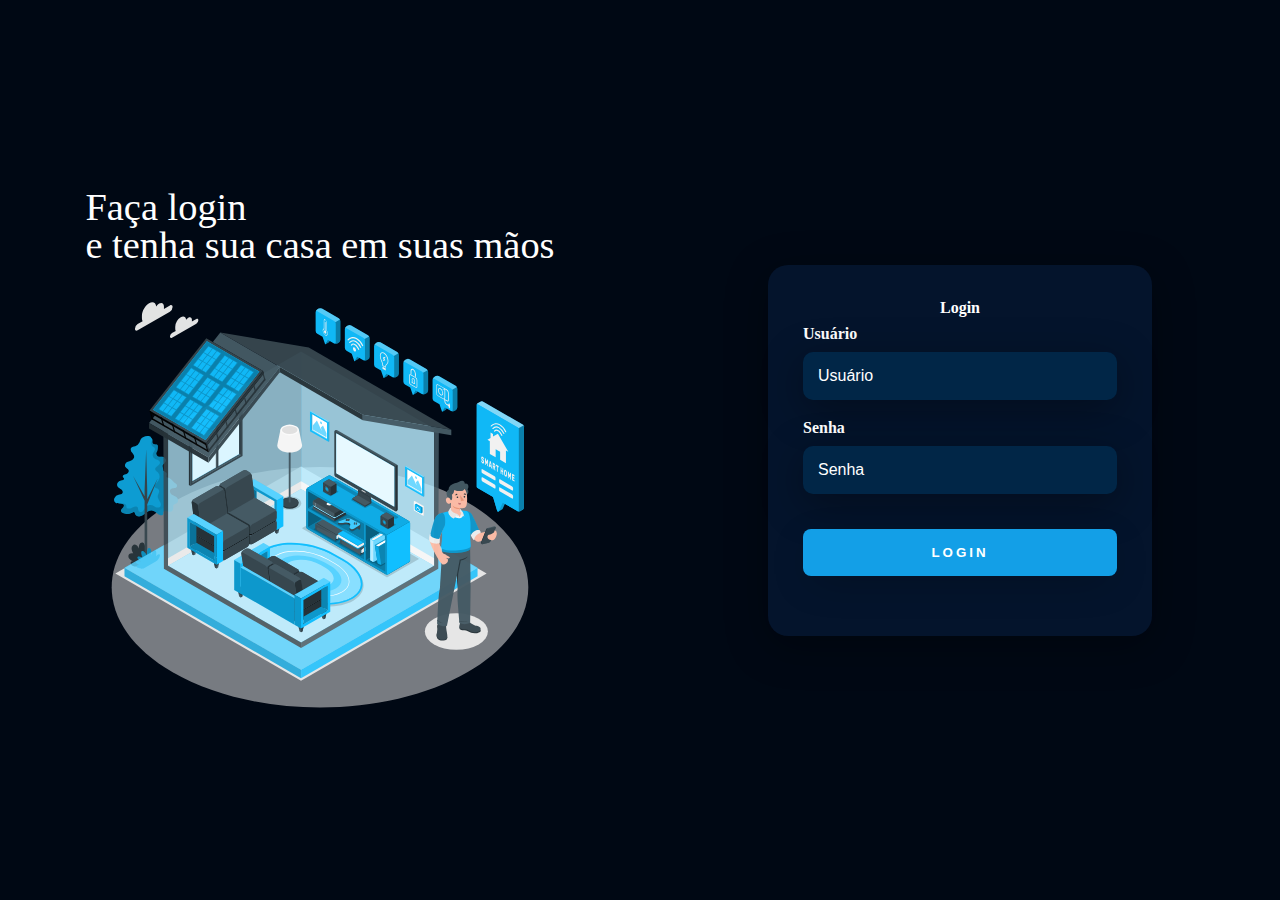
==== index.html @ 9f5f8386 "First commit" ====
<!DOCTYPE html>
<html lang="pt-br">
  <head>
    <meta charset="UTF-8" />
    <meta http-equiv="X-UA-Compatible" content="IE=edge" />
    <meta name="viewport" content="width=device-width, initial-scale=1.0" />
    <title>Login System</title>

    <!--css imports-->
    <link rel="stylesheet" href="assets/src/css/style.css" />
    <link rel="stylesheet" href="assets/src/css/reset.css" />
    <link rel="stylesheet" href="assets/src/css/form.css" />

    <!--js imports-->
    <script type="text/javascript" src="assets/src/js/app.js"></script>
    <script src="assets/src/js/darkMode.js"></script>
  </head>
  <body>
    
    <div class="main-login">
      <div class="left-login">
        <h1>Faça login<br>e tenha sua casa em suas mãos</h1>
        <img class="house" src="assets/src/img/smartHouse.svg"> 
      </div>
      <div class="right-login">
        <div class="card-login">
          <h1>Login</h1>
          <div class="text-field">
            <label for="usuario">Usuário</label>
            <input type="text" name="usuario" placeholder="Usuário">
          </div>
          <div class="text-field">
            <label for="Senha">Senha</label>
            <input type="password" name="senha" placeholder="Senha">
          </div>
          <button type="button" class="btn-login">Login</button>
        </div>
      </div>
    </div>
  </body>
</html>
---- assets/src/css/style.css ----
@import url('https://fonts.googleapis.com/css2?family=Noto+Sans:wght@400;700&display=swap');

/*light mode*/
:root {
    --color-background: #000814;
    --color-primary: #04142c;
    --color-secondary: #012647;
    --color-tertiary : rgb(19, 159, 231);
    --color: #ffffff;
    --color-border: #20202075;
}
body{
    background-color: var(--color-background);
    font-family: "Noto Sans";
}
body * {
    box-sizing: border-box;
}
.main-login{
    width: 100vw;
    height: 100vh;
    display: flex;
    justify-content: center;
    align-items: center;
}
.left-login{
    width: 50vw;
    height: 100vh;
    display: flex;
    justify-content: center;
    align-items: center;
    flex-direction: column;
}
.left-login > h1 {
    color: var(--color);
    font-size: 3vw;
}
.house{
    width: 35vw;
}
.right-login{
    width: 50vw;
    height: 100vh;
    display: flex;
    justify-content: center;
    align-items: center;
}
.card-login{
    width: 60%;
    display: flex;
    justify-content: center;
    align-items: center;
    flex-direction: column;
    padding: 35px 35px;
    background: var(--color-primary);
    border-radius: 20px;
    box-shadow: 0px 10px 40px #00000056;
}
.card-login{
    color: var(--color);
    font-weight: 800;
}
.text-field{
    width: 100%;
    display: flex;
    flex-direction: column;
    align-items: flex-start;
    justify-content: center;
    margin: 10px 0px;
}
.text-field > input{
    width: 100%;
    border: none;
    border-radius: 10px;
    padding: 15px;
    background: var(--color-secondary);
    font-size: 12pt;
    box-shadow: 0px 10px 40px #00000056;
    outline: none;
    box-sizing: border-box;
}
.text-field > label{
    color: var(--color);
    margin-bottom: 10px;
}
.text-field > input::placeholder{
    color: var(--color);
}
.btn-login{
    width: 100%;
    padding: 16px 0px;
    margin: 25px;
    border: none;
    border-radius: 8px;
    outline: none;
    text-transform: uppercase;
    font-weight: 800;
    letter-spacing: 3px;
    color: var(--color);
    background: var(--color-tertiary);
    cursor: pointer;
    box-shadow: 0px 10px 40px -12px #00000056;
}

@media only screen and (max-width: 950px){
    .card-login{
        width: 85%;
    }
}
@media only screen and (max-width: 600px){
    .main-login{
        flex-direction: column;
    }
    .left-login > h1{
        display: none;
    }
    .left-login{
        width: 100%;
        right: auto;
    }
    .right-login{
        width: 80%;
        right: auto;
    }
    .house{
        width: 50vw;
    }
    .card-login{
        width: 90%;
    }
}
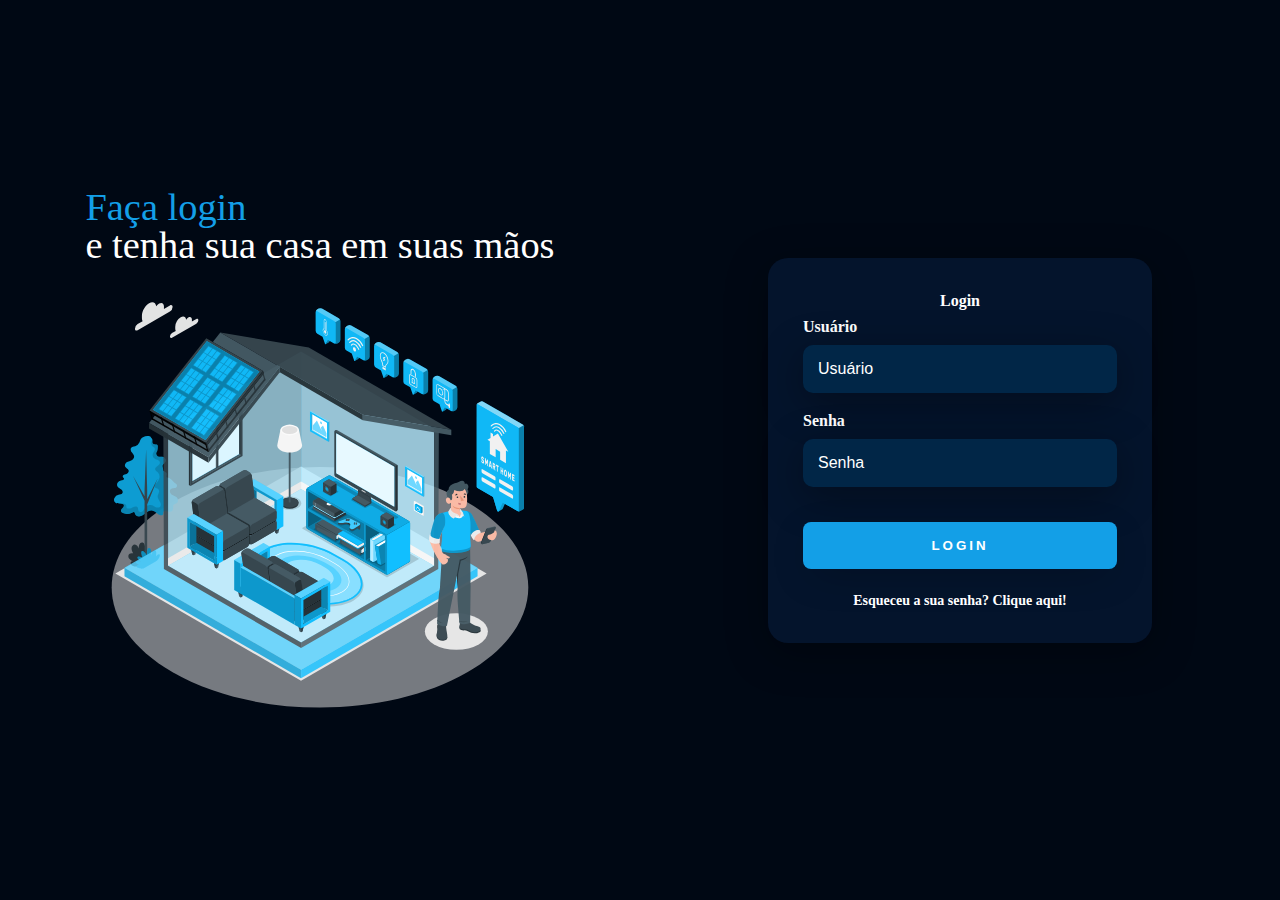
==== commit 2d4b7c2c: "Changes made in design and especially in responsiveness." ====
--- a/index.html
+++ b/index.html
@@ -9,33 +9,32 @@
     <!--css imports-->
     <link rel="stylesheet" href="assets/src/css/style.css" />
     <link rel="stylesheet" href="assets/src/css/reset.css" />
-    <link rel="stylesheet" href="assets/src/css/form.css" />
 
     <!--js imports-->
     <script type="text/javascript" src="assets/src/js/app.js"></script>
-    <script src="assets/src/js/darkMode.js"></script>
   </head>
   <body>
     
     <div class="main-login">
       <div class="left-login">
-        <h1>Faça login<br>e tenha sua casa em suas mãos</h1>
+        <h1><div class="left-login-title">Faça login</div>e tenha sua casa em suas mãos</h1>
         <img class="house" src="assets/src/img/smartHouse.svg"> 
       </div>
       <div class="right-login">
         <div class="card-login">
           <h1>Login</h1>
-          <div class="text-field">
-            <label for="usuario">Usuário</label>
-            <input type="text" name="usuario" placeholder="Usuário">
-          </div>
-          <div class="text-field">
-            <label for="Senha">Senha</label>
-            <input type="password" name="senha" placeholder="Senha">
-          </div>
-          <button type="button" class="btn-login">Login</button>
+            <div class="text-field">
+              <label for="usuario">Usuário</label>
+              <input type="text" name="usuario" placeholder="Usuário">
+            </div>
+            <div class="text-field">
+              <label for="Senha">Senha</label>
+              <input type="password" name="senha" placeholder="Senha">
+            </div>
+            <button type="button" class="btn-login">Login</button>
+          <h2 class="account-recovery"><a>Esqueceu a sua senha? Clique aqui!</a></h2>
         </div>
       </div>
     </div>
   </body>
-</html>
+</html>--- a/assets/src/css/style.css
+++ b/assets/src/css/style.css
@@ -30,6 +30,9 @@
     justify-content: center;
     align-items: center;
     flex-direction: column;
+}
+.left-login-title{
+    color: var(--color-tertiary);
 }
 .left-login > h1 {
     color: var(--color);
@@ -74,6 +77,7 @@
     border-radius: 10px;
     padding: 15px;
     background: var(--color-secondary);
+    color: var(--color);
     font-size: 12pt;
     box-shadow: 0px 10px 40px #00000056;
     outline: none;
@@ -101,6 +105,13 @@
     cursor: pointer;
     box-shadow: 0px 10px 40px -12px #00000056;
 }
+.account-recovery{
+    color: var(--color);
+    font-size: 14px;
+}
+.account-recovery:hover{
+    cursor: pointer; 
+}
 
 @media only screen and (max-width: 950px){
     .card-login{
@@ -123,9 +134,10 @@
         right: auto;
     }
     .house{
-        width: 50vw;
+        width: 70vw;
     }
     .card-login{
         width: 90%;
+        margin: 2vh 0vh 5vh 0vh;
     }
 }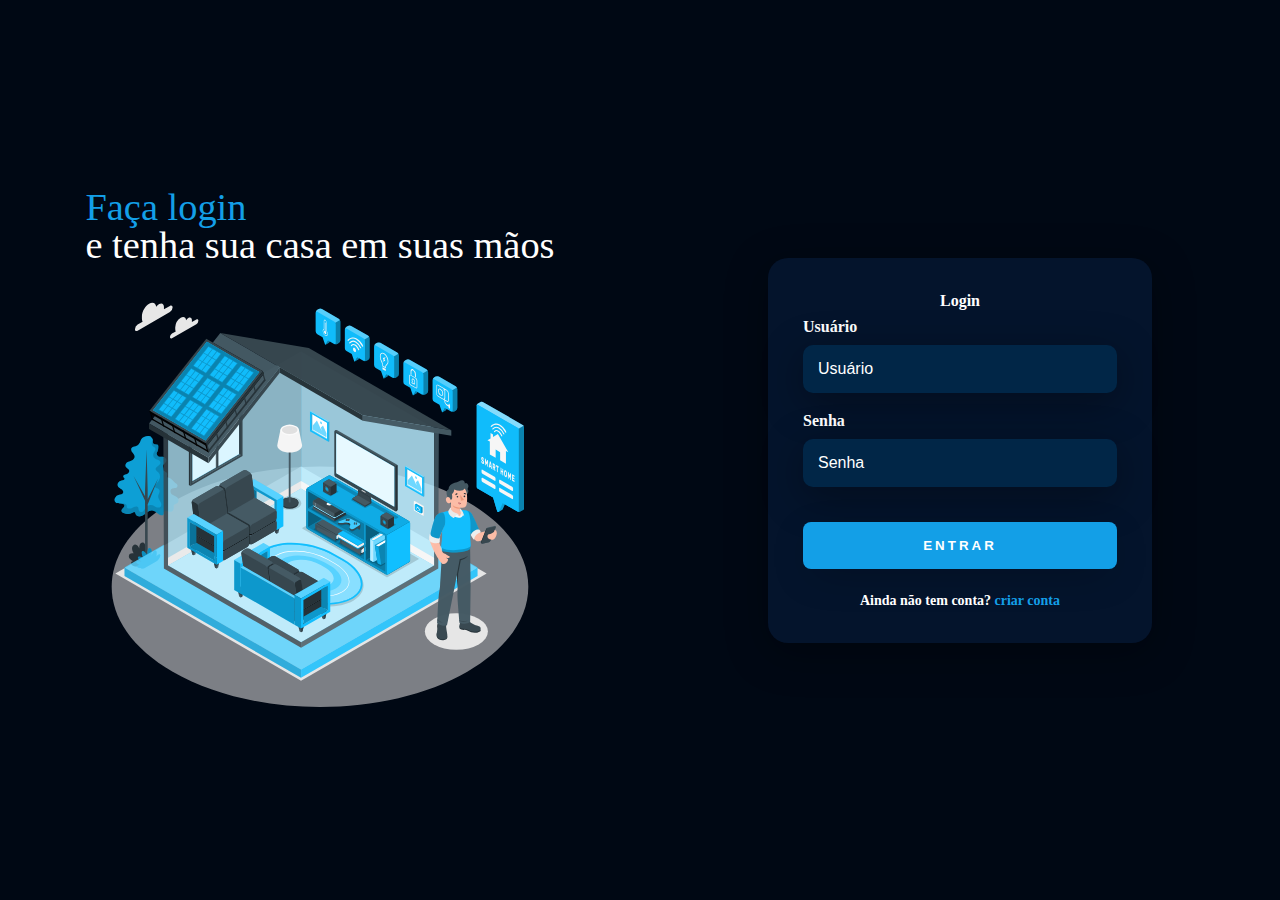
==== commit c094bdd6: "Adjustments made" ====
--- a/index.html
+++ b/index.html
@@ -7,34 +7,41 @@
     <title>Login System</title>
 
     <!--css imports-->
-    <link rel="stylesheet" href="assets/src/css/style.css" />
+    <link rel="stylesheet" href="assets/src/css/login.css" />
     <link rel="stylesheet" href="assets/src/css/reset.css" />
-
-    <!--js imports-->
-    <script type="text/javascript" src="assets/src/js/app.js"></script>
   </head>
   <body>
-    
-    <div class="main-login">
-      <div class="left-login">
-        <h1><div class="left-login-title">Faça login</div>e tenha sua casa em suas mãos</h1>
-        <img class="house" src="assets/src/img/smartHouse.svg"> 
+    <section class="login-area">
+      <div class="main-login">
+        <div class="left-login">
+          <h1>
+            <div class="left-login-title">Faça login</div>
+            e tenha sua casa em suas mãos
+          </h1>
+          <img class="house" src="assets/src/img/smartHouse.svg" />
+        </div>
+
+        <form method="POST">
+          <div class="right-login">
+            <div class="card-login">
+              <h1>Login</h1>
+              <div class="text-field">
+                <label for="usuario">Usuário</label>
+                <input type="text" name="usuario" placeholder="Usuário" />
+              </div>
+              <div class="text-field">
+                <label for="Senha">Senha</label>
+                <input type="password" name="senha" placeholder="Senha" />
+              </div>
+              <input type="submit" class="btn-login" value="entrar">
+              <h2 class="switch-mode">
+                Ainda não tem conta? <a href="register.html">criar conta</a>
+              </h2>
+            </div>
+          </div>
+        </form>
+
       </div>
-      <div class="right-login">
-        <div class="card-login">
-          <h1>Login</h1>
-            <div class="text-field">
-              <label for="usuario">Usuário</label>
-              <input type="text" name="usuario" placeholder="Usuário">
-            </div>
-            <div class="text-field">
-              <label for="Senha">Senha</label>
-              <input type="password" name="senha" placeholder="Senha">
-            </div>
-            <button type="button" class="btn-login">Login</button>
-          <h2 class="account-recovery"><a>Esqueceu a sua senha? Clique aqui!</a></h2>
-        </div>
-      </div>
-    </div>
+    </section>
   </body>
-</html>+</html>
--- a/assets/src/css/login.css
+++ b/assets/src/css/login.css
@@ -0,0 +1,149 @@
+@import url('https://fonts.googleapis.com/css2?family=Noto+Sans:wght@400;700&display=swap');
+
+/*light mode*/
+:root {
+    --color-background: #000814;
+    --color-primary: #04142c;
+    --color-secondary: #012647;
+    --color-tertiary : rgb(19, 159, 231);
+    --color: #ffffff;
+    --color-border: #20202075;
+}
+body{
+    background-color: var(--color-background);
+    font-family: "Noto Sans";
+}
+body * {
+    box-sizing: border-box;
+}
+.main-login{
+    width: 100vw;
+    height: 100vh;
+    display: flex;
+    justify-content: center;
+    align-items: center;
+}
+.left-login{
+    width: 50vw;
+    height: 100vh;
+    display: flex;
+    justify-content: center;
+    align-items: center;
+    flex-direction: column;
+}
+.left-login-title{
+    color: var(--color-tertiary);
+}
+.left-login > h1 {
+    color: var(--color);
+    font-size: 3vw;
+}
+.house{
+    width: 35vw;
+}
+.right-login{
+    width: 50vw;
+    height: 100vh;
+    display: flex;
+    justify-content: center;
+    align-items: center;
+}
+.card-login{
+    width: 60%;
+    display: flex;
+    justify-content: center;
+    align-items: center;
+    flex-direction: column;
+    padding: 35px 35px;
+    background: var(--color-primary);
+    border-radius: 20px;
+    box-shadow: 0px 10px 40px #00000056;
+}
+.card-login{
+    color: var(--color);
+    font-weight: 800;
+}
+.text-field{
+    width: 100%;
+    display: flex;
+    flex-direction: column;
+    align-items: flex-start;
+    justify-content: center;
+    margin: 10px 0px;
+}
+.text-field > input{
+    width: 100%;
+    border: none;
+    border-radius: 10px;
+    padding: 15px;
+    background: var(--color-secondary);
+    color: var(--color);
+    font-size: 12pt;
+    box-shadow: 0px 10px 40px #00000056;
+    outline: none;
+    box-sizing: border-box;
+}
+.text-field > label{
+    color: var(--color);
+    margin-bottom: 10px;
+}
+.text-field > input::placeholder{
+    color: var(--color);
+}
+.btn-login{
+    width: 100%;
+    padding: 16px 0px;
+    margin: 25px;
+    border: none;
+    border-radius: 8px;
+    outline: none;
+    text-transform: uppercase;
+    font-weight: 800;
+    letter-spacing: 3px;
+    color: var(--color);
+    background: var(--color-tertiary);
+    cursor: pointer;
+    box-shadow: 0px 10px 40px -12px #00000056;
+}
+.switch-mode{
+    color: var(--color);
+    font-size: 14px;
+}
+.switch-mode > a{
+    color: var(--color-tertiary);
+    text-decoration: none;
+}
+.switch-mode > a:hover{
+    cursor: pointer; 
+}
+
+@media only screen and (max-width: 950px){
+    .card-login{
+        width: 85%;
+    }
+}
+@media only screen and (max-width: 600px){
+    .main-login{
+        flex-direction: column;
+    }
+    .left-login > h1{
+        display: none;
+    }
+    .left-login{
+        width: 100%;
+        right: auto;
+    }
+    .right-login{
+        width: 95%;
+        height: auto;
+        right: auto;
+        margin: auto;
+    }
+    .house{
+        width: 58vw;
+    }
+    .card-login{
+        width: 90%;
+        margin: 1vh 0vh 5vh 0vh;
+    }
+}